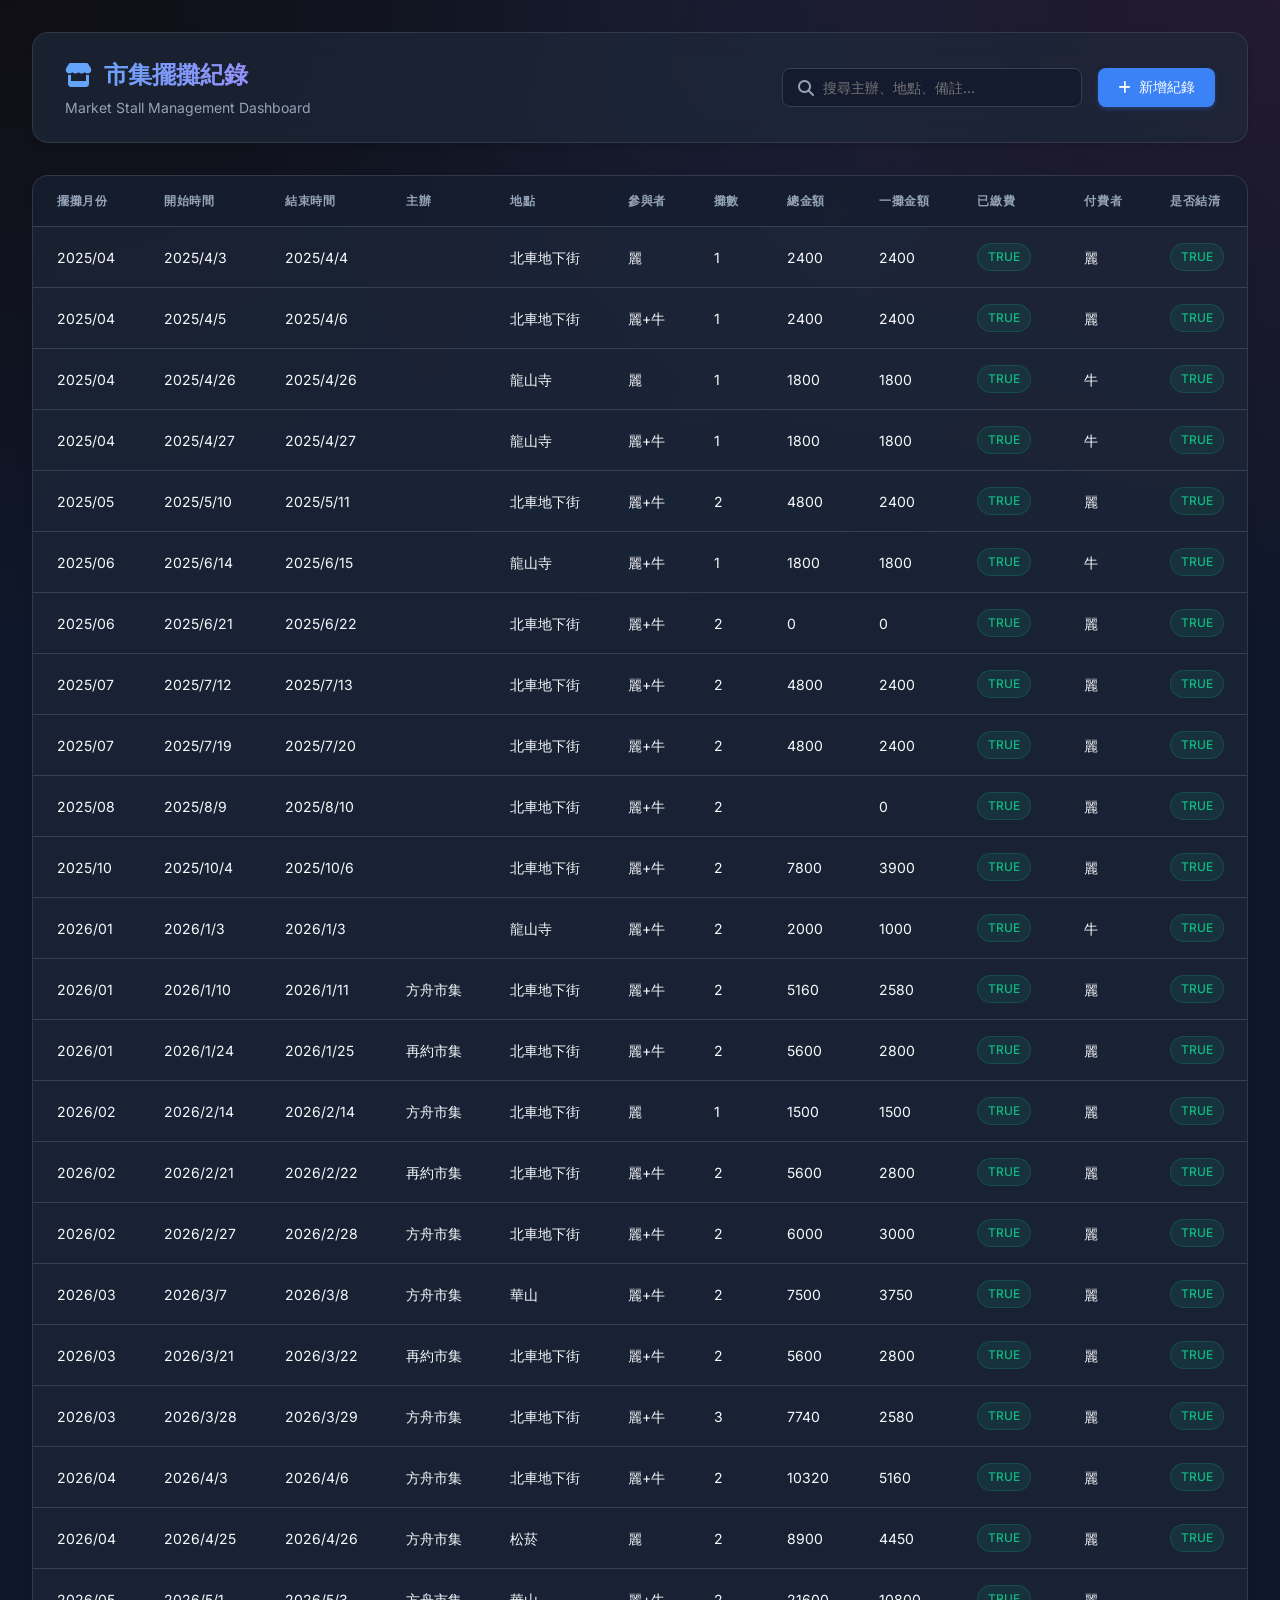
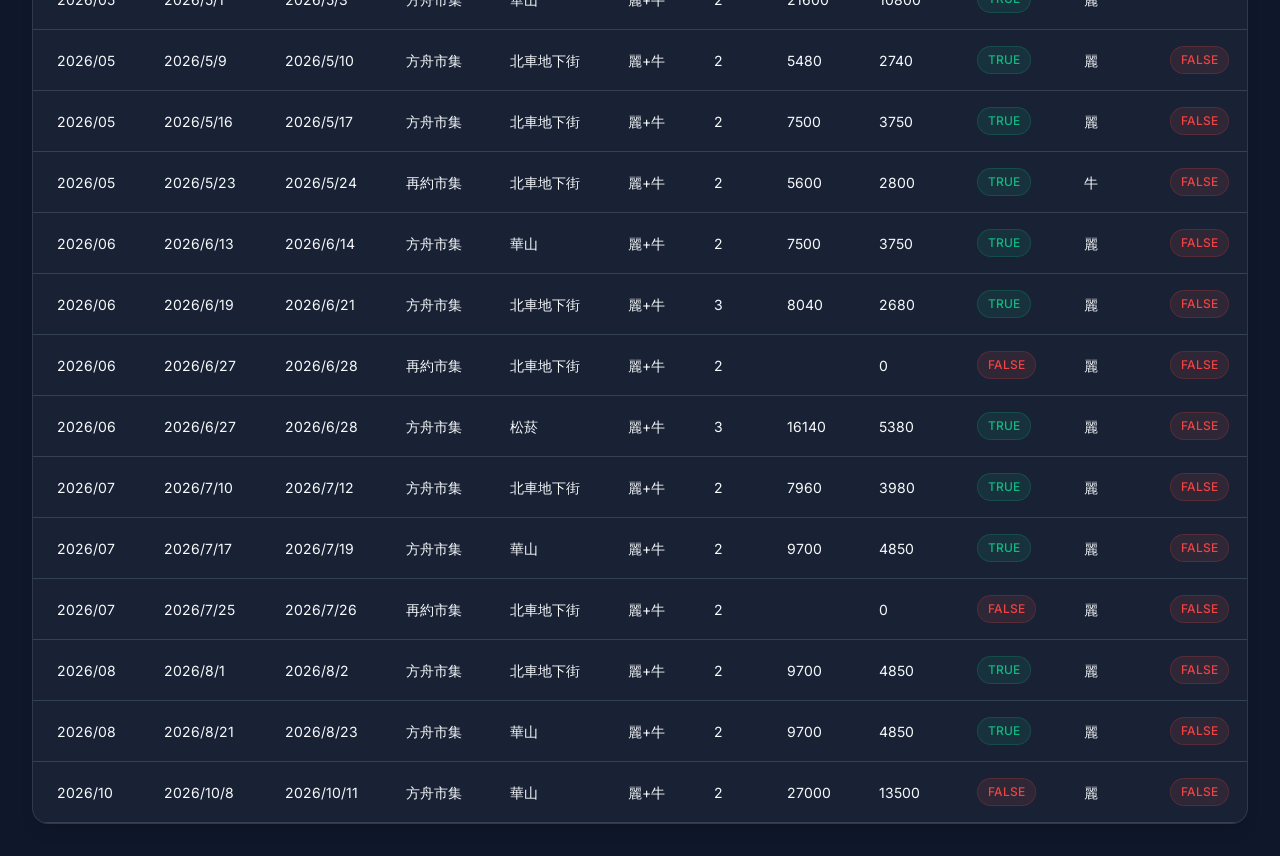
==== index.html @ e4446810 "Initial commit: Add market stall dashboard" ====
<!DOCTYPE html>
<html lang="zh-TW">
<head>
    <meta charset="UTF-8">
    <meta name="viewport" content="width=device-width, initial-scale=1.0">
    <title>市集擺攤管理系統 | Market Stall Dashboard</title>
    <link rel="preconnect" href="https://fonts.googleapis.com">
    <link rel="preconnect" href="https://fonts.gstatic.com" crossorigin>
    <link href="https://fonts.googleapis.com/css2?family=Inter:wght@300;400;500;600;700&display=swap" rel="stylesheet">
    <link rel="stylesheet" href="style.css">
    <!-- FontAwesome for icons -->
    <link rel="stylesheet" href="https://cdnjs.cloudflare.com/ajax/libs/font-awesome/6.4.0/css/all.min.css">
</head>
<body>
    <div class="app-container">
        <header class="app-header">
            <div class="header-content">
                <h1><i class="fa-solid fa-store"></i> 市集擺攤紀錄</h1>
                <p>Market Stall Management Dashboard</p>
            </div>
            
            <div class="header-actions">
                <div class="search-container">
                    <i class="fa-solid fa-search search-icon"></i>
                    <input type="text" id="searchInput" placeholder="搜尋主辦、地點、備註...">
                </div>
                <button id="addBtn" class="btn btn-primary">
                    <i class="fa-solid fa-plus"></i> 新增紀錄
                </button>
            </div>
        </header>

        <main class="app-main">
            <div class="table-container">
                <table id="dataTable">
                    <thead>
                        <tr>
                            <th>擺攤月份</th>
                            <th>開始時間</th>
                            <th>結束時間</th>
                            <th>主辦</th>
                            <th>地點</th>
                            <th>參與者</th>
                            <th>攤數</th>
                            <th>總金額</th>
                            <th>一攤金額</th>
                            <th>已繳費</th>
                            <th>付費者</th>
                            <th>是否結清</th>
                            <th>備註</th>
                        </tr>
                    </thead>
                    <tbody id="tableBody">
                        <!-- Data will be populated here by JavaScript -->
                    </tbody>
                </table>
            </div>
            <div id="noResults" class="no-results hidden">
                <i class="fa-solid fa-folder-open"></i>
                <p>找不到符合的紀錄</p>
            </div>
        </main>
    </div>

    <!-- Add Record Modal -->
    <div id="addModal" class="modal">
        <div class="modal-content">
            <div class="modal-header">
                <h2><i class="fa-solid fa-file-circle-plus"></i> 新增擺攤紀錄</h2>
                <button class="close-btn" id="closeModalBtn"><i class="fa-solid fa-xmark"></i></button>
            </div>
            <form id="addForm">
                <div class="form-grid">
                    <div class="form-group">
                        <label for="month">擺攤月份 (YYYY/MM)</label>
                        <input type="text" id="month" name="month" placeholder="2025/04" required>
                    </div>
                    <div class="form-group">
                        <label for="startDate">開始時間</label>
                        <input type="date" id="startDate" name="startDate" required>
                    </div>
                    <div class="form-group">
                        <label for="endDate">結束時間</label>
                        <input type="date" id="endDate" name="endDate" required>
                    </div>
                    <div class="form-group">
                        <label for="organizer">主辦</label>
                        <input type="text" id="organizer" name="organizer" placeholder="方舟市集">
                    </div>
                    <div class="form-group">
                        <label for="location">地點</label>
                        <input type="text" id="location" name="location" placeholder="北車地下街" required>
                    </div>
                    <div class="form-group">
                        <label for="participants">參與者</label>
                        <input type="text" id="participants" name="participants" placeholder="麗+牛" required>
                    </div>
                    <div class="form-group">
                        <label for="stallCount">攤數</label>
                        <input type="number" id="stallCount" name="stallCount" min="1" value="1" required>
                    </div>
                    <div class="form-group">
                        <label for="totalAmount">總金額</label>
                        <input type="number" id="totalAmount" name="totalAmount" min="0" value="0">
                    </div>
                    <div class="form-group">
                        <label for="amountPerStall">一攤金額</label>
                        <input type="number" id="amountPerStall" name="amountPerStall" min="0" value="0">
                    </div>
                    <div class="form-group checkbox-group">
                        <label>已繳費</label>
                        <div class="toggle-switch">
                            <input type="checkbox" id="isPaid" name="isPaid">
                            <span class="slider"></span>
                        </div>
                    </div>
                    <div class="form-group">
                        <label for="payer">付費者</label>
                        <input type="text" id="payer" name="payer" placeholder="麗">
                    </div>
                    <div class="form-group checkbox-group">
                        <label>是否結清</label>
                        <div class="toggle-switch">
                            <input type="checkbox" id="isCleared" name="isCleared">
                            <span class="slider"></span>
                        </div>
                    </div>
                    <div class="form-group full-width">
                        <label for="remarks">備註</label>
                        <input type="text" id="remarks" name="remarks" placeholder="取消並退款等...">
                    </div>
                </div>
                <div class="modal-footer">
                    <button type="button" id="cancelBtn" class="btn btn-secondary">取消</button>
                    <button type="submit" class="btn btn-primary">儲存紀錄</button>
                </div>
            </form>
        </div>
    </div>

    <script src="script.js"></script>
</body>
</html>
---- style.css ----
:root {
    --bg-color: #0f172a;
    --surface-color: #1e293b;
    --surface-hover: #334155;
    --primary-color: #3b82f6;
    --primary-hover: #2563eb;
    --text-primary: #f8fafc;
    --text-secondary: #94a3b8;
    --border-color: #334155;
    --success-color: #10b981;
    --danger-color: #ef4444;
    --glass-bg: rgba(30, 41, 59, 0.7);
    --glass-border: rgba(255, 255, 255, 0.1);
    --shadow-sm: 0 1px 2px 0 rgb(0 0 0 / 0.05);
    --shadow-md: 0 4px 6px -1px rgb(0 0 0 / 0.1), 0 2px 4px -2px rgb(0 0 0 / 0.1);
    --shadow-lg: 0 10px 15px -3px rgb(0 0 0 / 0.1), 0 4px 6px -4px rgb(0 0 0 / 0.1);
}

* {
    margin: 0;
    padding: 0;
    box-sizing: border-box;
}

body {
    font-family: 'Inter', sans-serif;
    background-color: var(--bg-color);
    color: var(--text-primary);
    line-height: 1.5;
    min-height: 100vh;
    background-image: 
        radial-gradient(at 0% 0%, hsla(253,16%,7%,1) 0, transparent 50%), 
        radial-gradient(at 50% 0%, hsla(225,39%,30%,0.2) 0, transparent 50%), 
        radial-gradient(at 100% 0%, hsla(339,49%,30%,0.2) 0, transparent 50%);
    background-attachment: fixed;
}

.app-container {
    max-width: 1400px;
    margin: 0 auto;
    padding: 2rem;
    display: flex;
    flex-direction: column;
    gap: 2rem;
}

/* Header Styles */
.app-header {
    display: flex;
    justify-content: space-between;
    align-items: center;
    padding: 1.5rem 2rem;
    background: var(--glass-bg);
    backdrop-filter: blur(12px);
    -webkit-backdrop-filter: blur(12px);
    border: 1px solid var(--glass-border);
    border-radius: 1rem;
    box-shadow: var(--shadow-md);
}

.header-content h1 {
    font-size: 1.5rem;
    font-weight: 700;
    display: flex;
    align-items: center;
    gap: 0.75rem;
    background: linear-gradient(to right, #60a5fa, #a78bfa);
    -webkit-background-clip: text;
    -webkit-text-fill-color: transparent;
}

.header-content p {
    color: var(--text-secondary);
    font-size: 0.875rem;
    margin-top: 0.25rem;
}

.header-actions {
    display: flex;
    gap: 1rem;
    align-items: center;
}

/* Search Bar */
.search-container {
    position: relative;
    width: 300px;
}

.search-icon {
    position: absolute;
    left: 1rem;
    top: 50%;
    transform: translateY(-50%);
    color: var(--text-secondary);
}

.search-container input {
    width: 100%;
    padding: 0.625rem 1rem 0.625rem 2.5rem;
    background-color: rgba(15, 23, 42, 0.6);
    border: 1px solid var(--border-color);
    border-radius: 0.5rem;
    color: var(--text-primary);
    font-family: inherit;
    font-size: 0.875rem;
    transition: all 0.3s ease;
}

.search-container input:focus {
    outline: none;
    border-color: var(--primary-color);
    box-shadow: 0 0 0 2px rgba(59, 130, 246, 0.2);
}

/* Buttons */
.btn {
    display: inline-flex;
    align-items: center;
    gap: 0.5rem;
    padding: 0.625rem 1.25rem;
    border: none;
    border-radius: 0.5rem;
    font-family: inherit;
    font-size: 0.875rem;
    font-weight: 500;
    cursor: pointer;
    transition: all 0.2s ease;
}

.btn-primary {
    background-color: var(--primary-color);
    color: white;
    box-shadow: 0 2px 4px rgba(59, 130, 246, 0.3);
}

.btn-primary:hover {
    background-color: var(--primary-hover);
    transform: translateY(-1px);
    box-shadow: 0 4px 6px rgba(59, 130, 246, 0.4);
}

.btn-secondary {
    background-color: transparent;
    color: var(--text-primary);
    border: 1px solid var(--border-color);
}

.btn-secondary:hover {
    background-color: var(--surface-hover);
}

/* Table Styles */
.table-container {
    background: var(--glass-bg);
    backdrop-filter: blur(12px);
    -webkit-backdrop-filter: blur(12px);
    border: 1px solid var(--glass-border);
    border-radius: 1rem;
    box-shadow: var(--shadow-lg);
    overflow-x: auto;
}

table {
    width: 100%;
    border-collapse: collapse;
    text-align: left;
    white-space: nowrap;
}

th, td {
    padding: 1rem 1.5rem;
    border-bottom: 1px solid var(--border-color);
}

th {
    background-color: rgba(15, 23, 42, 0.4);
    color: var(--text-secondary);
    font-weight: 600;
    font-size: 0.75rem;
    text-transform: uppercase;
    letter-spacing: 0.05em;
    position: sticky;
    top: 0;
    z-index: 10;
}

tbody tr {
    transition: background-color 0.2s ease;
}

tbody tr:hover {
    background-color: rgba(59, 130, 246, 0.05);
}

td {
    font-size: 0.875rem;
}

.status-badge {
    display: inline-flex;
    align-items: center;
    padding: 0.25rem 0.625rem;
    border-radius: 9999px;
    font-size: 0.75rem;
    font-weight: 500;
}

.status-true {
    background-color: rgba(16, 185, 129, 0.1);
    color: var(--success-color);
    border: 1px solid rgba(16, 185, 129, 0.2);
}

.status-false {
    background-color: rgba(239, 68, 68, 0.1);
    color: var(--danger-color);
    border: 1px solid rgba(239, 68, 68, 0.2);
}

.no-results {
    display: flex;
    flex-direction: column;
    align-items: center;
    justify-content: center;
    padding: 4rem 2rem;
    color: var(--text-secondary);
    background: var(--glass-bg);
    border: 1px solid var(--glass-border);
    border-radius: 1rem;
}

.no-results i {
    font-size: 3rem;
    margin-bottom: 1rem;
    color: var(--border-color);
}

.hidden {
    display: none !important;
}

/* Modal Styles */
.modal {
    position: fixed;
    top: 0;
    left: 0;
    width: 100%;
    height: 100%;
    background-color: rgba(15, 23, 42, 0.8);
    backdrop-filter: blur(4px);
    display: flex;
    align-items: center;
    justify-content: center;
    z-index: 1000;
    opacity: 0;
    visibility: hidden;
    transition: all 0.3s ease;
}

.modal.active {
    opacity: 1;
    visibility: visible;
}

.modal-content {
    background-color: var(--surface-color);
    border: 1px solid var(--glass-border);
    border-radius: 1rem;
    width: 100%;
    max-width: 600px;
    box-shadow: var(--shadow-lg);
    transform: translateY(20px);
    transition: transform 0.3s ease;
    max-height: 90vh;
    display: flex;
    flex-direction: column;
}

.modal.active .modal-content {
    transform: translateY(0);
}

.modal-header {
    padding: 1.5rem;
    border-bottom: 1px solid var(--border-color);
    display: flex;
    justify-content: space-between;
    align-items: center;
}

.modal-header h2 {
    font-size: 1.25rem;
    font-weight: 600;
    display: flex;
    align-items: center;
    gap: 0.5rem;
}

.close-btn {
    background: none;
    border: none;
    color: var(--text-secondary);
    font-size: 1.25rem;
    cursor: pointer;
    transition: color 0.2s;
}

.close-btn:hover {
    color: var(--text-primary);
}

#addForm {
    overflow-y: auto;
    padding: 1.5rem;
}

.form-grid {
    display: grid;
    grid-template-columns: 1fr 1fr;
    gap: 1.25rem;
}

.form-group {
    display: flex;
    flex-direction: column;
    gap: 0.5rem;
}

.form-group.full-width {
    grid-column: 1 / -1;
}

.form-group label {
    font-size: 0.875rem;
    font-weight: 500;
    color: var(--text-secondary);
}

.form-group input[type="text"],
.form-group input[type="date"],
.form-group input[type="number"] {
    padding: 0.625rem;
    background-color: rgba(15, 23, 42, 0.6);
    border: 1px solid var(--border-color);
    border-radius: 0.5rem;
    color: var(--text-primary);
    font-family: inherit;
    font-size: 0.875rem;
    transition: all 0.3s ease;
}

.form-group input:focus {
    outline: none;
    border-color: var(--primary-color);
    box-shadow: 0 0 0 2px rgba(59, 130, 246, 0.2);
}

/* Toggle Switch */
.checkbox-group {
    flex-direction: row;
    align-items: center;
    justify-content: space-between;
    background-color: rgba(15, 23, 42, 0.3);
    padding: 0.625rem;
    border-radius: 0.5rem;
    border: 1px solid var(--border-color);
}

.toggle-switch {
    position: relative;
    width: 44px;
    height: 24px;
}

.toggle-switch input {
    opacity: 0;
    width: 0;
    height: 0;
}

.slider {
    position: absolute;
    cursor: pointer;
    top: 0;
    left: 0;
    right: 0;
    bottom: 0;
    background-color: var(--surface-hover);
    transition: .4s;
    border-radius: 24px;
}

.slider:before {
    position: absolute;
    content: "";
    height: 18px;
    width: 18px;
    left: 3px;
    bottom: 3px;
    background-color: white;
    transition: .4s;
    border-radius: 50%;
}

input:checked + .slider {
    background-color: var(--primary-color);
}

input:focus + .slider {
    box-shadow: 0 0 1px var(--primary-color);
}

input:checked + .slider:before {
    transform: translateX(20px);
}

.modal-footer {
    padding: 1.5rem;
    border-top: 1px solid var(--border-color);
    display: flex;
    justify-content: flex-end;
    gap: 1rem;
}

/* Responsive */
@media (max-width: 768px) {
    .app-header {
        flex-direction: column;
        align-items: stretch;
        gap: 1rem;
    }
    
    .header-actions {
        flex-direction: column;
    }
    
    .search-container {
        width: 100%;
    }
    
    .btn {
        width: 100%;
        justify-content: center;
    }
    
    .form-grid {
        grid-template-columns: 1fr;
    }
}
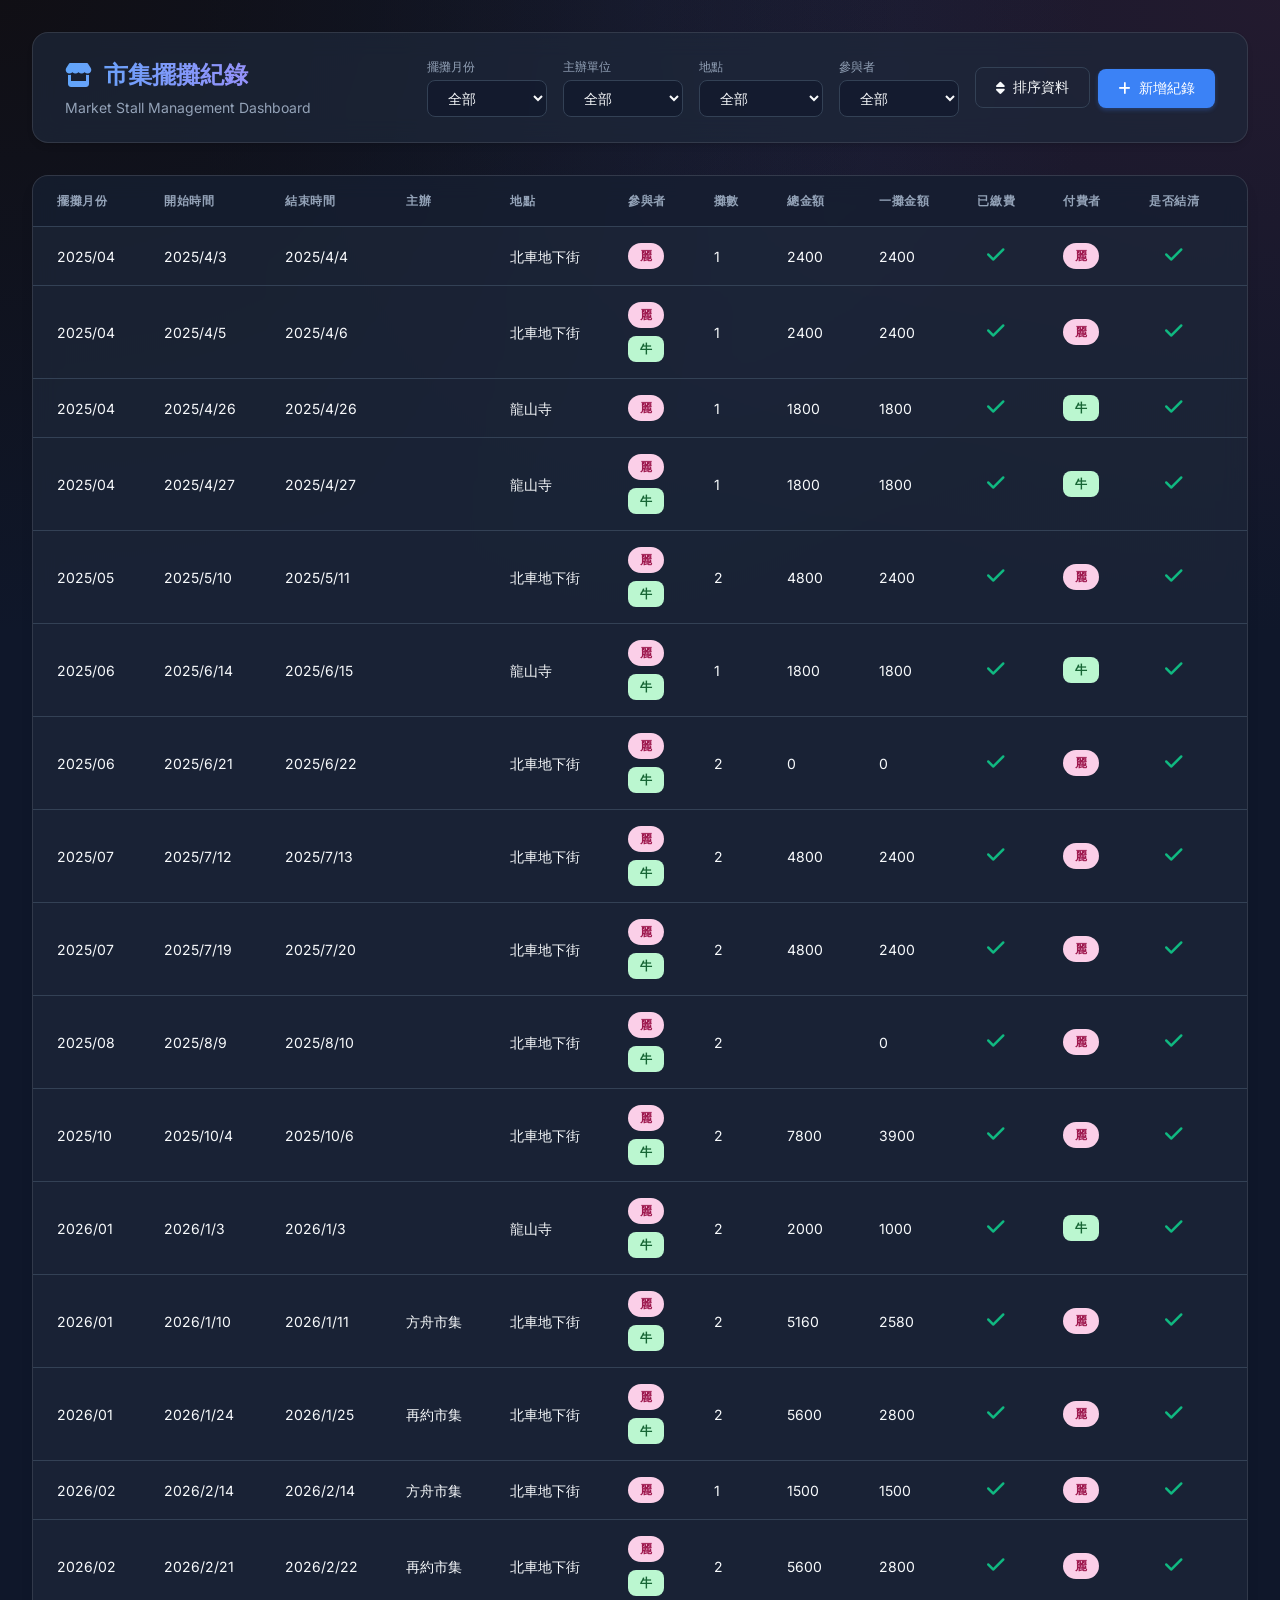
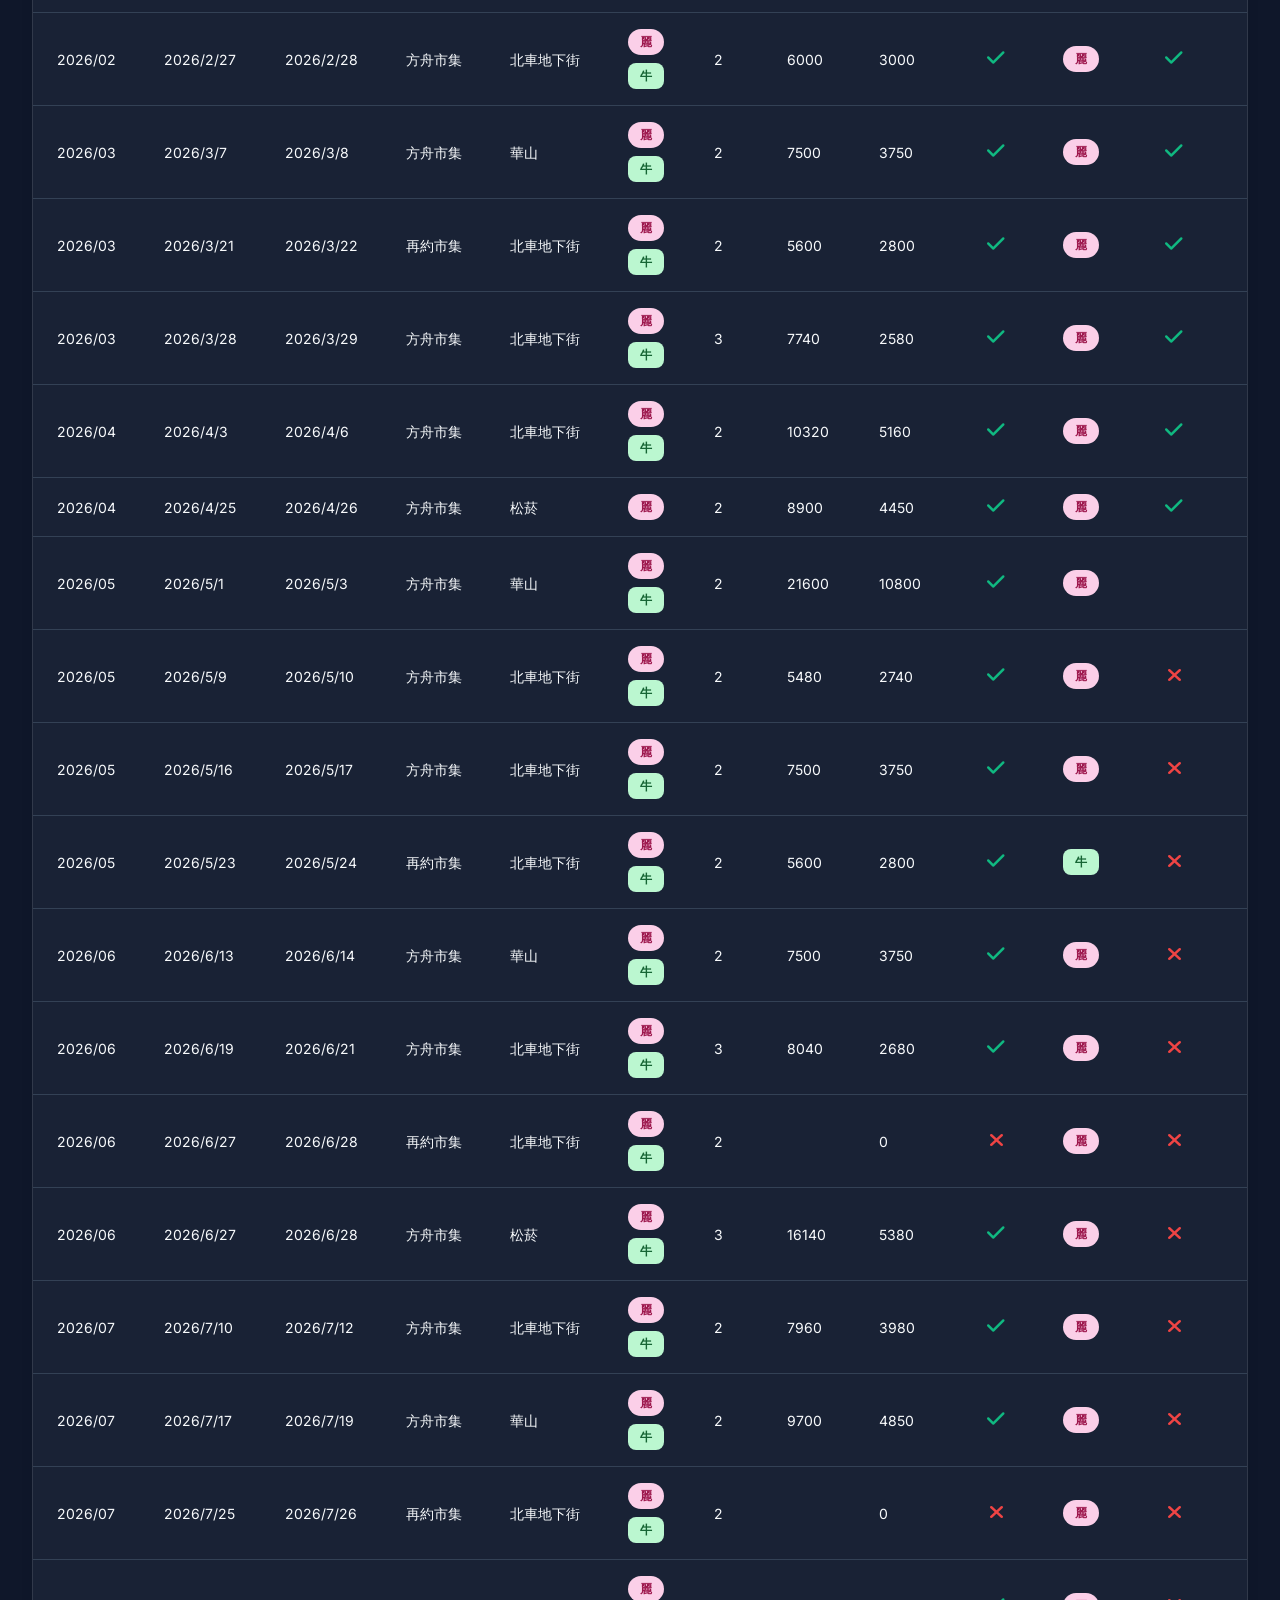
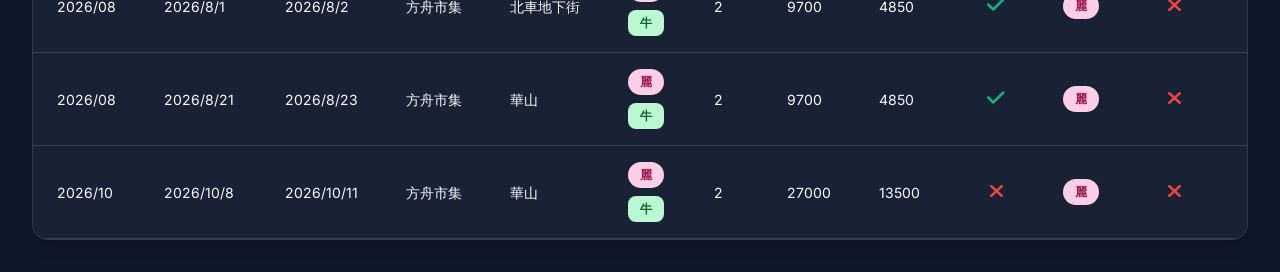
==== commit 9c76b0c3: "Enhance UI with filters, badges, sorting, and CRUD actions" ====
--- a/index.html
+++ b/index.html
@@ -20,13 +20,40 @@
             </div>
             
             <div class="header-actions">
-                <div class="search-container">
-                    <i class="fa-solid fa-search search-icon"></i>
-                    <input type="text" id="searchInput" placeholder="搜尋主辦、地點、備註...">
+                <div class="filters-container">
+                    <div class="filter-group">
+                        <label for="filterMonth">擺攤月份</label>
+                        <select id="filterMonth">
+                            <option value="">全部</option>
+                        </select>
+                    </div>
+                    <div class="filter-group">
+                        <label for="filterOrganizer">主辦單位</label>
+                        <select id="filterOrganizer">
+                            <option value="">全部</option>
+                        </select>
+                    </div>
+                    <div class="filter-group">
+                        <label for="filterLocation">地點</label>
+                        <select id="filterLocation">
+                            <option value="">全部</option>
+                        </select>
+                    </div>
+                    <div class="filter-group">
+                        <label for="filterParticipants">參與者</label>
+                        <select id="filterParticipants">
+                            <option value="">全部</option>
+                        </select>
+                    </div>
                 </div>
-                <button id="addBtn" class="btn btn-primary">
-                    <i class="fa-solid fa-plus"></i> 新增紀錄
-                </button>
+                <div class="btn-group">
+                    <button id="sortBtn" class="btn btn-secondary">
+                        <i class="fa-solid fa-sort"></i> 排序資料
+                    </button>
+                    <button id="addBtn" class="btn btn-primary">
+                        <i class="fa-solid fa-plus"></i> 新增紀錄
+                    </button>
+                </div>
             </div>
         </header>
 
@@ -48,6 +75,7 @@
                             <th>付費者</th>
                             <th>是否結清</th>
                             <th>備註</th>
+                            <th>操作</th>
                         </tr>
                     </thead>
                     <tbody id="tableBody">
@@ -66,7 +94,7 @@
     <div id="addModal" class="modal">
         <div class="modal-content">
             <div class="modal-header">
-                <h2><i class="fa-solid fa-file-circle-plus"></i> 新增擺攤紀錄</h2>
+                <h2 id="modalTitle"><i class="fa-solid fa-file-circle-plus"></i> 新增擺攤紀錄</h2>
                 <button class="close-btn" id="closeModalBtn"><i class="fa-solid fa-xmark"></i></button>
             </div>
             <form id="addForm">
--- a/style.css
+++ b/style.css
@@ -81,23 +81,27 @@
     align-items: center;
 }
 
-/* Search Bar */
-.search-container {
-    position: relative;
-    width: 300px;
-}
-
-.search-icon {
-    position: absolute;
-    left: 1rem;
-    top: 50%;
-    transform: translateY(-50%);
-    color: var(--text-secondary);
-}
-
-.search-container input {
-    width: 100%;
-    padding: 0.625rem 1rem 0.625rem 2.5rem;
+/* Filters */
+.filters-container {
+    display: flex;
+    gap: 1rem;
+    flex-wrap: wrap;
+}
+
+.filter-group {
+    display: flex;
+    flex-direction: column;
+    gap: 0.25rem;
+}
+
+.filter-group label {
+    font-size: 0.75rem;
+    color: var(--text-secondary);
+    font-weight: 500;
+}
+
+.filter-group select {
+    padding: 0.5rem 1rem;
     background-color: rgba(15, 23, 42, 0.6);
     border: 1px solid var(--border-color);
     border-radius: 0.5rem;
@@ -105,12 +109,20 @@
     font-family: inherit;
     font-size: 0.875rem;
     transition: all 0.3s ease;
-}
-
-.search-container input:focus {
+    cursor: pointer;
+    min-width: 120px;
+}
+
+.filter-group select:focus {
     outline: none;
     border-color: var(--primary-color);
     box-shadow: 0 0 0 2px rgba(59, 130, 246, 0.2);
+}
+
+.btn-group {
+    display: flex;
+    gap: 0.5rem;
+    align-items: flex-end;
 }
 
 /* Buttons */
@@ -190,7 +202,7 @@
 }
 
 tbody tr:hover {
-    background-color: rgba(59, 130, 246, 0.05);
+    background-color: rgba(96, 165, 250, 0.15);
 }
 
 td {
@@ -423,6 +435,70 @@
     gap: 1rem;
 }
 
+/* Participant Badges */
+.badge-container {
+    display: flex;
+    gap: 0.5rem;
+    flex-wrap: wrap;
+}
+
+.badge-li {
+    background-color: #fbcfe8;
+    color: #9d174d;
+    padding: 0.25rem 0.75rem;
+    border-radius: 9999px; /* 橢圓長方形 */
+    font-weight: 600;
+    font-size: 0.75rem;
+    display: inline-block;
+}
+
+.badge-niu {
+    background-color: #bbf7d0;
+    color: #166534;
+    padding: 0.25rem 0.75rem;
+    border-radius: 8px; /* 圓弧狀長方形 */
+    font-weight: 600;
+    font-size: 0.75rem;
+    display: inline-block;
+}
+
+.badge-default {
+    background-color: var(--surface-hover);
+    color: var(--text-primary);
+    padding: 0.25rem 0.75rem;
+    border-radius: 4px;
+    font-size: 0.75rem;
+    display: inline-block;
+}
+
+/* Action Buttons */
+.action-btns {
+    display: flex;
+    gap: 0.5rem;
+}
+
+.btn-icon {
+    background: none;
+    border: none;
+    cursor: pointer;
+    font-size: 1rem;
+    color: var(--text-secondary);
+    transition: color 0.2s, transform 0.1s;
+    padding: 0.25rem;
+}
+
+.btn-icon:hover {
+    transform: scale(1.1);
+}
+
+.btn-edit:hover {
+    color: var(--primary-color);
+}
+
+.btn-delete:hover {
+    color: var(--danger-color);
+}
+
 /* Responsive */
 @media (max-width: 768px) {
     .app-header {
@@ -433,14 +509,20 @@
     
     .header-actions {
         flex-direction: column;
+        align-items: flex-start;
     }
     
-    .search-container {
+    .filters-container {
+        width: 100%;
+        flex-direction: column;
+    }
+    
+    .btn-group {
         width: 100%;
     }
     
     .btn {
-        width: 100%;
+        flex: 1;
         justify-content: center;
     }
     
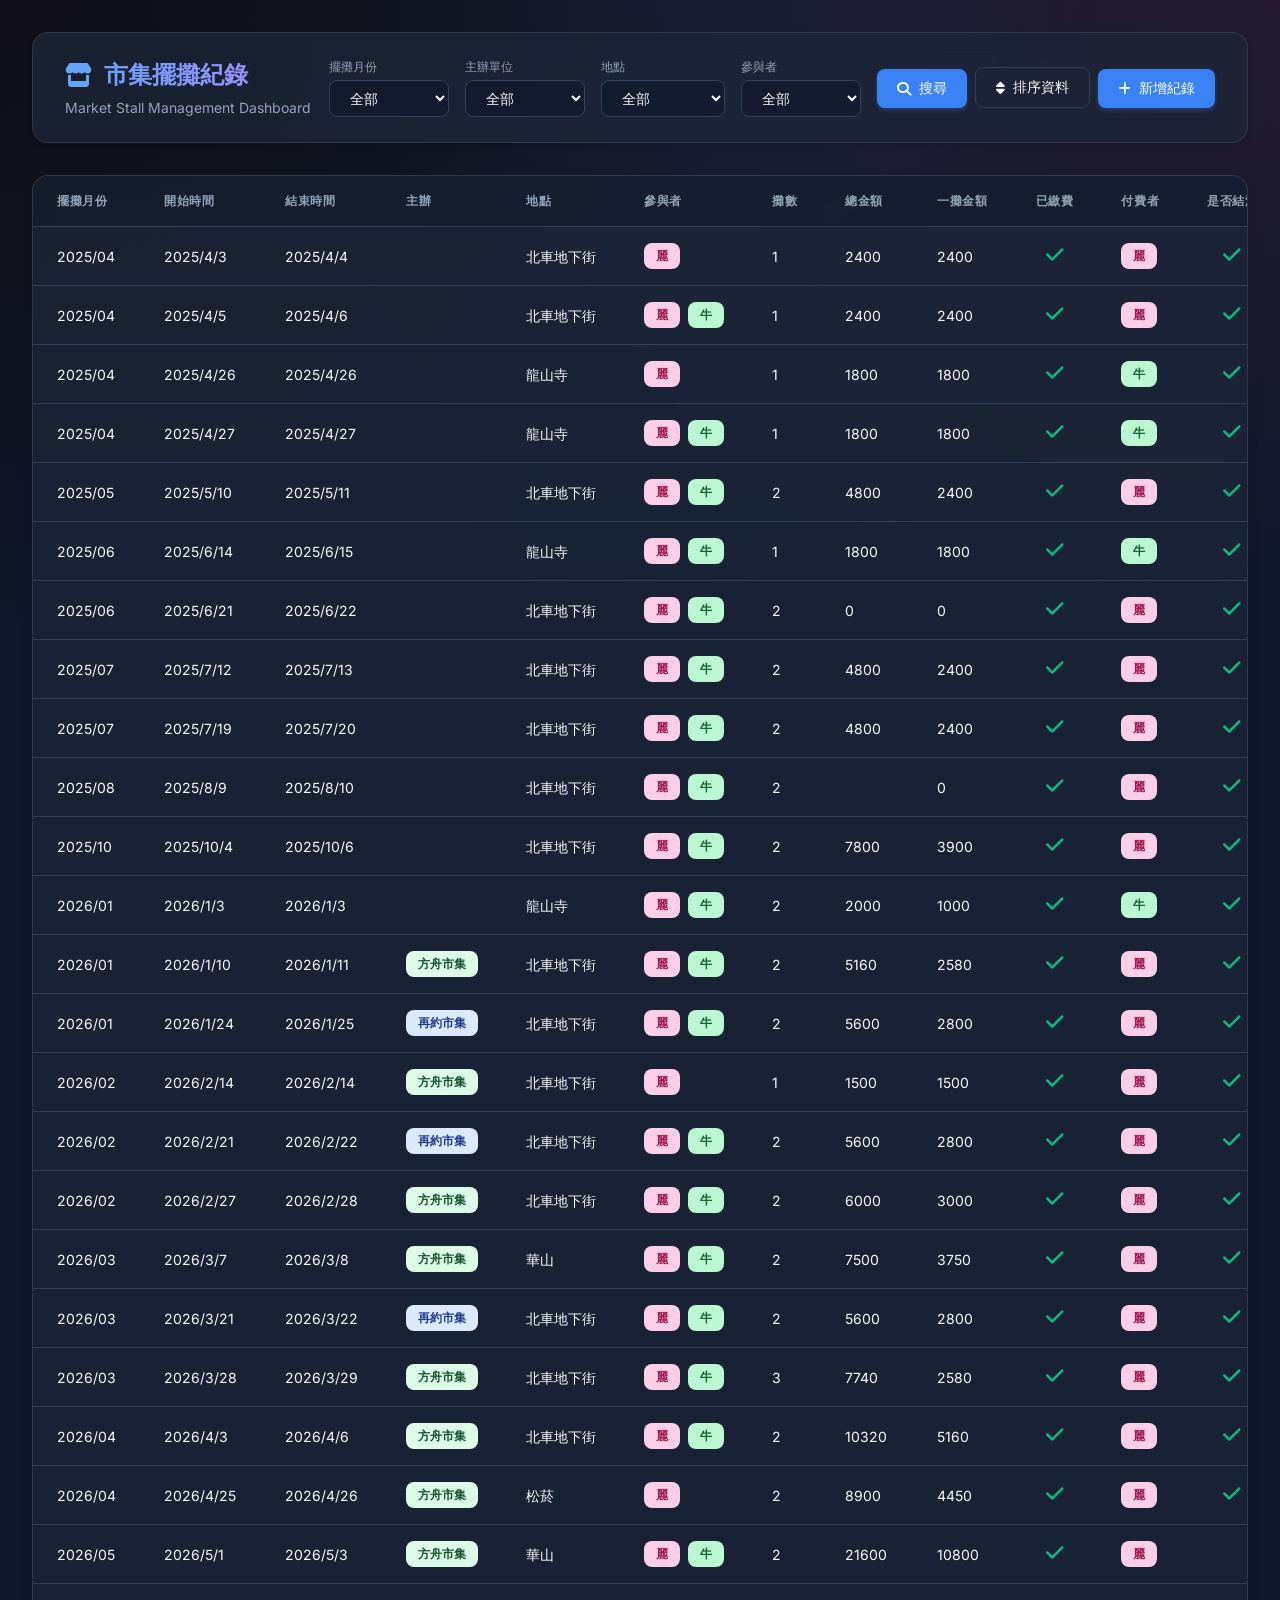
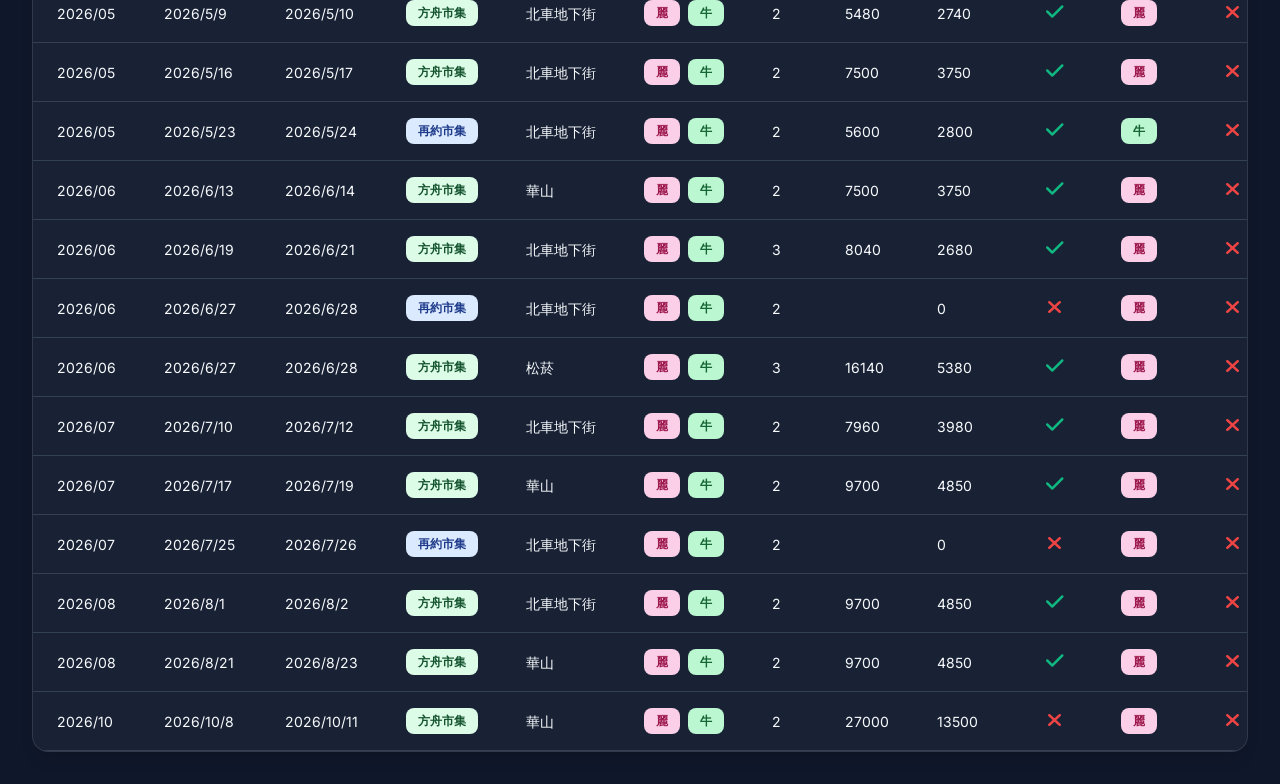
==== commit 5d57bf86: "Fix UI: search button, badge radius, month reverse sort, organizer badges" ====
--- a/index.html
+++ b/index.html
@@ -47,6 +47,9 @@
                     </div>
                 </div>
                 <div class="btn-group">
+                    <button id="searchBtn" class="btn btn-primary">
+                        <i class="fa-solid fa-magnifying-glass"></i> 搜尋
+                    </button>
                     <button id="sortBtn" class="btn btn-secondary">
                         <i class="fa-solid fa-sort"></i> 排序資料
                     </button>
@@ -74,8 +77,8 @@
                             <th>已繳費</th>
                             <th>付費者</th>
                             <th>是否結清</th>
+                            <th>操作</th>
                             <th>備註</th>
-                            <th>操作</th>
                         </tr>
                     </thead>
                     <tbody id="tableBody">
--- a/style.css
+++ b/style.css
@@ -439,14 +439,15 @@
 .badge-container {
     display: flex;
     gap: 0.5rem;
-    flex-wrap: wrap;
+    flex-wrap: nowrap;
+    white-space: nowrap;
 }
 
 .badge-li {
     background-color: #fbcfe8;
     color: #9d174d;
     padding: 0.25rem 0.75rem;
-    border-radius: 9999px; /* 橢圓長方形 */
+    border-radius: 8px; /* 圓弧狀長方形 */
     font-weight: 600;
     font-size: 0.75rem;
     display: inline-block;
@@ -466,7 +467,28 @@
     background-color: var(--surface-hover);
     color: var(--text-primary);
     padding: 0.25rem 0.75rem;
-    border-radius: 4px;
+    border-radius: 8px;
+    font-size: 0.75rem;
+    display: inline-block;
+}
+
+/* Organizer Badges */
+.badge-ark {
+    background-color: #dcfce7; /* Light green */
+    color: #14532d; /* Dark green text */
+    padding: 0.25rem 0.75rem;
+    border-radius: 8px;
+    font-weight: 600;
+    font-size: 0.75rem;
+    display: inline-block;
+}
+
+.badge-zaiyue {
+    background-color: #dbeafe; /* Light blue */
+    color: #1e3a8a; /* Dark blue text */
+    padding: 0.25rem 0.75rem;
+    border-radius: 8px;
+    font-weight: 600;
     font-size: 0.75rem;
     display: inline-block;
 }
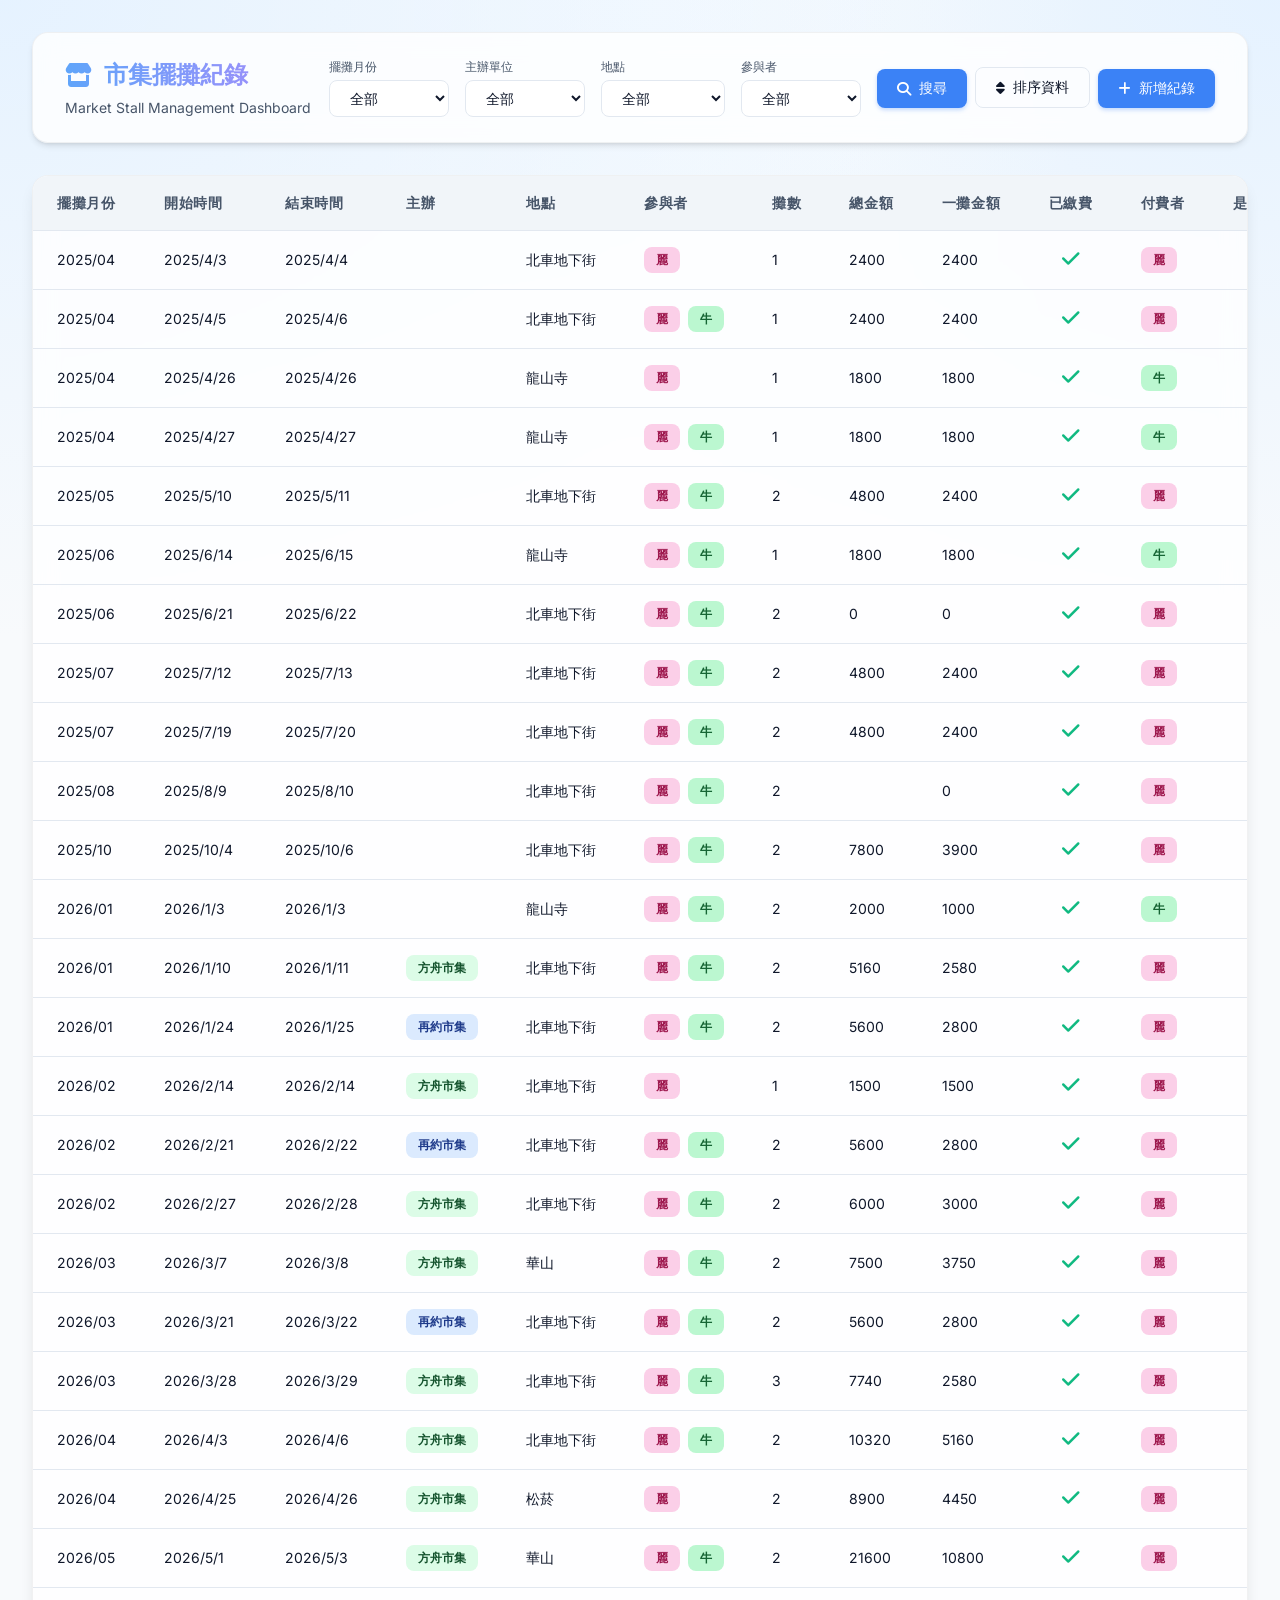
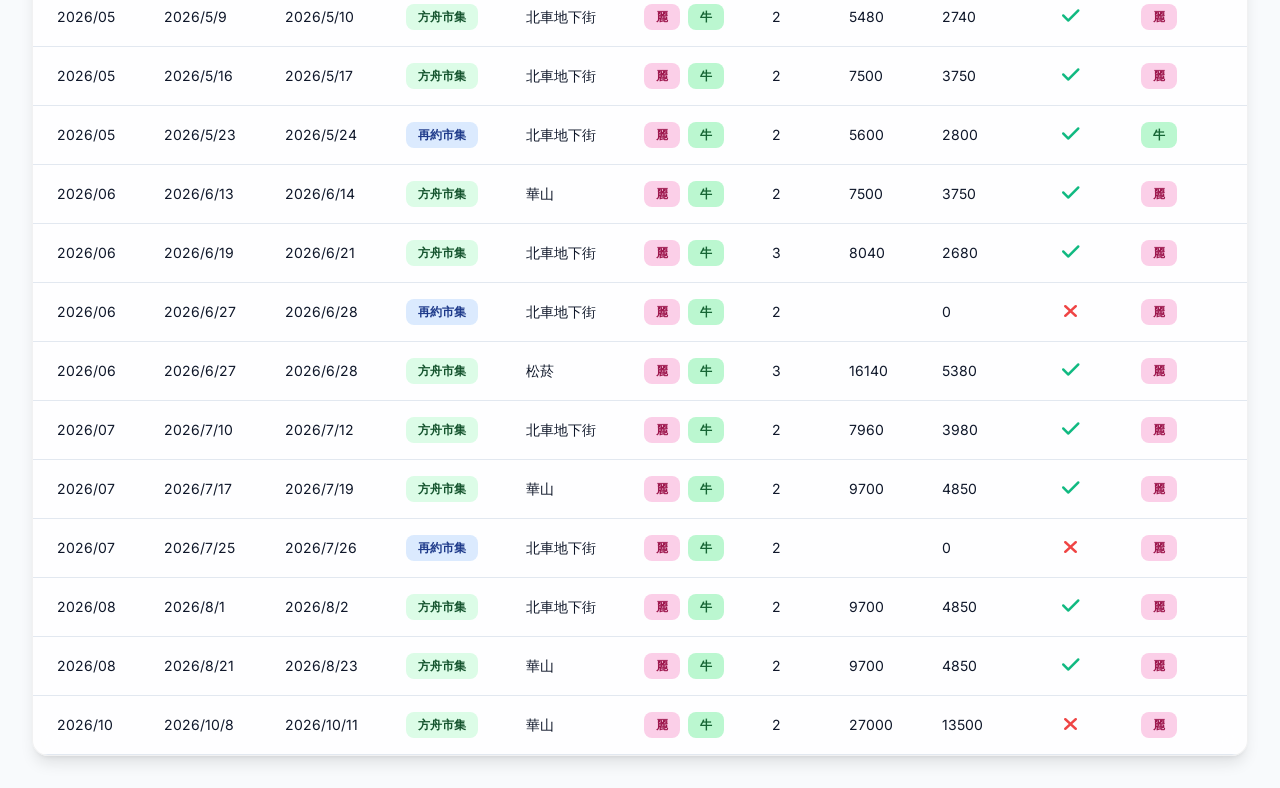
==== commit e7f3daeb: "Enhance table: inline status toggles, auto calc amountPerStall, larger headers" ====
--- a/index.html
+++ b/index.html
@@ -134,28 +134,12 @@
                         <label for="totalAmount">總金額</label>
                         <input type="number" id="totalAmount" name="totalAmount" min="0" value="0">
                     </div>
-                    <div class="form-group">
-                        <label for="amountPerStall">一攤金額</label>
-                        <input type="number" id="amountPerStall" name="amountPerStall" min="0" value="0">
-                    </div>
-                    <div class="form-group checkbox-group">
-                        <label>已繳費</label>
-                        <div class="toggle-switch">
-                            <input type="checkbox" id="isPaid" name="isPaid">
-                            <span class="slider"></span>
-                        </div>
-                    </div>
+
                     <div class="form-group">
                         <label for="payer">付費者</label>
                         <input type="text" id="payer" name="payer" placeholder="麗">
                     </div>
-                    <div class="form-group checkbox-group">
-                        <label>是否結清</label>
-                        <div class="toggle-switch">
-                            <input type="checkbox" id="isCleared" name="isCleared">
-                            <span class="slider"></span>
-                        </div>
-                    </div>
+
                     <div class="form-group full-width">
                         <label for="remarks">備註</label>
                         <input type="text" id="remarks" name="remarks" placeholder="取消並退款等...">
--- a/style.css
+++ b/style.css
@@ -1,16 +1,16 @@
 :root {
-    --bg-color: #0f172a;
-    --surface-color: #1e293b;
-    --surface-hover: #334155;
+    --bg-color: #f8fafc;
+    --surface-color: #ffffff;
+    --surface-hover: #f1f5f9;
     --primary-color: #3b82f6;
     --primary-hover: #2563eb;
-    --text-primary: #f8fafc;
-    --text-secondary: #94a3b8;
-    --border-color: #334155;
+    --text-primary: #0f172a;
+    --text-secondary: #475569;
+    --border-color: #e2e8f0;
     --success-color: #10b981;
     --danger-color: #ef4444;
-    --glass-bg: rgba(30, 41, 59, 0.7);
-    --glass-border: rgba(255, 255, 255, 0.1);
+    --glass-bg: rgba(255, 255, 255, 0.8);
+    --glass-border: rgba(0, 0, 0, 0.05);
     --shadow-sm: 0 1px 2px 0 rgb(0 0 0 / 0.05);
     --shadow-md: 0 4px 6px -1px rgb(0 0 0 / 0.1), 0 2px 4px -2px rgb(0 0 0 / 0.1);
     --shadow-lg: 0 10px 15px -3px rgb(0 0 0 / 0.1), 0 4px 6px -4px rgb(0 0 0 / 0.1);
@@ -29,9 +29,9 @@
     line-height: 1.5;
     min-height: 100vh;
     background-image: 
-        radial-gradient(at 0% 0%, hsla(253,16%,7%,1) 0, transparent 50%), 
-        radial-gradient(at 50% 0%, hsla(225,39%,30%,0.2) 0, transparent 50%), 
-        radial-gradient(at 100% 0%, hsla(339,49%,30%,0.2) 0, transparent 50%);
+        radial-gradient(at 0% 0%, hsla(210, 100%, 95%, 1) 0, transparent 50%), 
+        radial-gradient(at 50% 0%, hsla(210, 100%, 98%, 1) 0, transparent 50%), 
+        radial-gradient(at 100% 0%, hsla(210, 100%, 95%, 1) 0, transparent 50%);
     background-attachment: fixed;
 }
 
@@ -102,7 +102,7 @@
 
 .filter-group select {
     padding: 0.5rem 1rem;
-    background-color: rgba(15, 23, 42, 0.6);
+    background-color: var(--surface-color);
     border: 1px solid var(--border-color);
     border-radius: 0.5rem;
     color: var(--text-primary);
@@ -186,10 +186,10 @@
 }
 
 th {
-    background-color: rgba(15, 23, 42, 0.4);
+    background-color: var(--surface-hover);
     color: var(--text-secondary);
     font-weight: 600;
-    font-size: 0.75rem;
+    font-size: 0.9rem; /* Increased from 0.75rem */
     text-transform: uppercase;
     letter-spacing: 0.05em;
     position: sticky;
@@ -202,7 +202,7 @@
 }
 
 tbody tr:hover {
-    background-color: rgba(96, 165, 250, 0.15);
+    background-color: #cbd5e1; /* 灰藍色 */
 }
 
 td {
@@ -228,6 +228,17 @@
     background-color: rgba(239, 68, 68, 0.1);
     color: var(--danger-color);
     border: 1px solid rgba(239, 68, 68, 0.2);
+}
+
+.status-toggle {
+    cursor: pointer;
+    transition: transform 0.2s ease, filter 0.2s ease;
+    display: inline-block;
+}
+
+.status-toggle:hover {
+    transform: scale(1.2);
+    filter: brightness(1.2);
 }
 
 .no-results {
@@ -259,7 +270,7 @@
     left: 0;
     width: 100%;
     height: 100%;
-    background-color: rgba(15, 23, 42, 0.8);
+    background-color: rgba(15, 23, 42, 0.5);
     backdrop-filter: blur(4px);
     display: flex;
     align-items: center;
@@ -353,7 +364,7 @@
 .form-group input[type="date"],
 .form-group input[type="number"] {
     padding: 0.625rem;
-    background-color: rgba(15, 23, 42, 0.6);
+    background-color: var(--surface-color);
     border: 1px solid var(--border-color);
     border-radius: 0.5rem;
     color: var(--text-primary);
@@ -373,7 +384,7 @@
     flex-direction: row;
     align-items: center;
     justify-content: space-between;
-    background-color: rgba(15, 23, 42, 0.3);
+    background-color: var(--surface-hover);
     padding: 0.625rem;
     border-radius: 0.5rem;
     border: 1px solid var(--border-color);
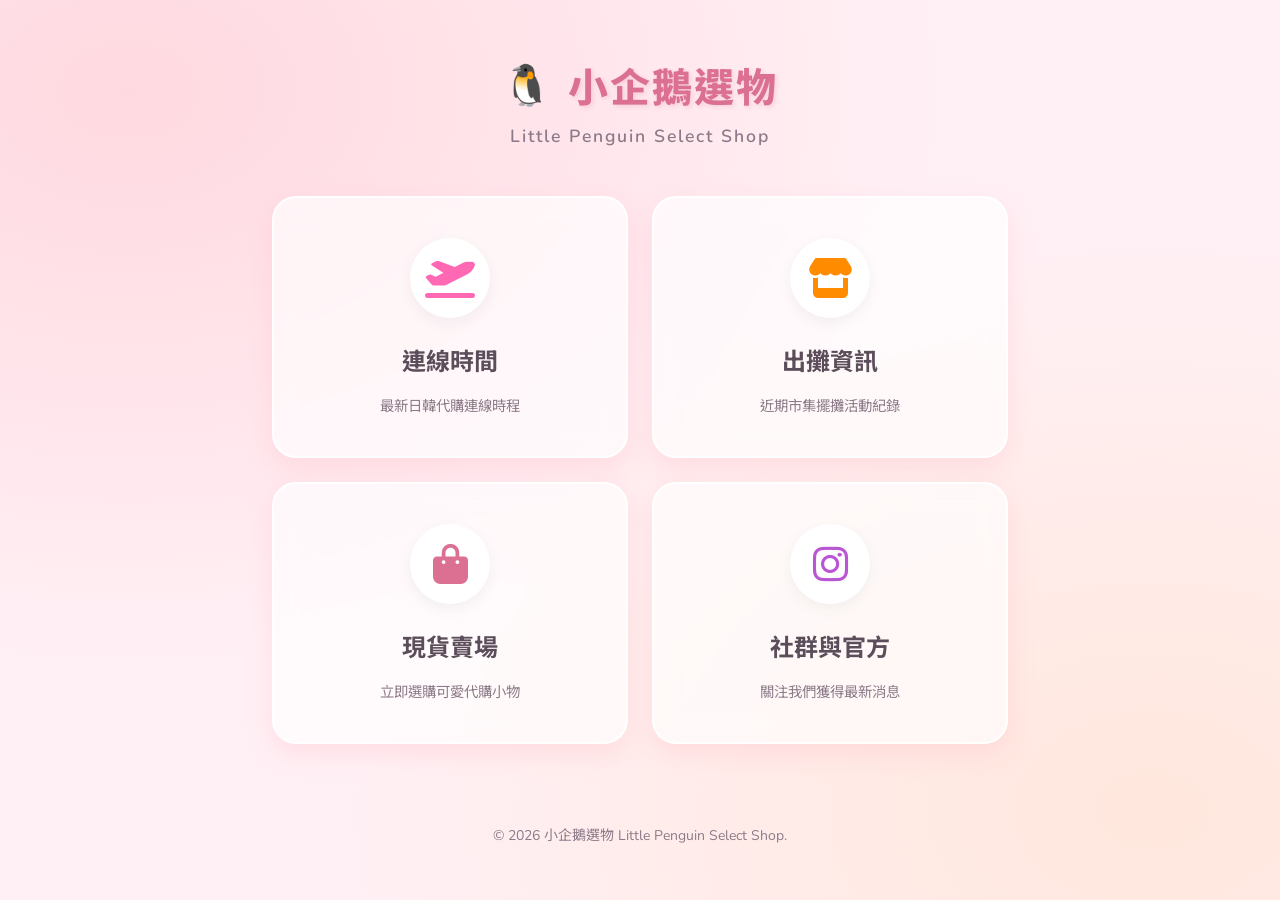
==== commit 796b8dd1: "Create Little Penguin Select Shop landing page" ====
--- a/index.html
+++ b/index.html
@@ -3,156 +3,64 @@
 <head>
     <meta charset="UTF-8">
     <meta name="viewport" content="width=device-width, initial-scale=1.0">
-    <title>市集擺攤管理系統 | Market Stall Dashboard</title>
+    <title>小企鵝選物 | Little Penguin Select Shop</title>
     <link rel="preconnect" href="https://fonts.googleapis.com">
     <link rel="preconnect" href="https://fonts.gstatic.com" crossorigin>
-    <link href="https://fonts.googleapis.com/css2?family=Inter:wght@300;400;500;600;700&display=swap" rel="stylesheet">
-    <link rel="stylesheet" href="style.css">
-    <!-- FontAwesome for icons -->
+    <link href="https://fonts.googleapis.com/css2?family=Nunito:wght@400;600;700;800&family=Noto+Sans+TC:wght@400;500;700&display=swap" rel="stylesheet">
+    <link rel="stylesheet" href="shop.css">
     <link rel="stylesheet" href="https://cdnjs.cloudflare.com/ajax/libs/font-awesome/6.4.0/css/all.min.css">
 </head>
 <body>
-    <div class="app-container">
-        <header class="app-header">
-            <div class="header-content">
-                <h1><i class="fa-solid fa-store"></i> 市集擺攤紀錄</h1>
-                <p>Market Stall Management Dashboard</p>
+    <div class="shop-container">
+        <header class="shop-header">
+            <div class="logo-container">
+                <span style="font-size: 2.5rem;">🐧</span>
+                <h1>小企鵝選物</h1>
             </div>
-            
-            <div class="header-actions">
-                <div class="filters-container">
-                    <div class="filter-group">
-                        <label for="filterMonth">擺攤月份</label>
-                        <select id="filterMonth">
-                            <option value="">全部</option>
-                        </select>
-                    </div>
-                    <div class="filter-group">
-                        <label for="filterOrganizer">主辦單位</label>
-                        <select id="filterOrganizer">
-                            <option value="">全部</option>
-                        </select>
-                    </div>
-                    <div class="filter-group">
-                        <label for="filterLocation">地點</label>
-                        <select id="filterLocation">
-                            <option value="">全部</option>
-                        </select>
-                    </div>
-                    <div class="filter-group">
-                        <label for="filterParticipants">參與者</label>
-                        <select id="filterParticipants">
-                            <option value="">全部</option>
-                        </select>
-                    </div>
-                </div>
-                <div class="btn-group">
-                    <button id="searchBtn" class="btn btn-primary">
-                        <i class="fa-solid fa-magnifying-glass"></i> 搜尋
-                    </button>
-                    <button id="sortBtn" class="btn btn-secondary">
-                        <i class="fa-solid fa-sort"></i> 排序資料
-                    </button>
-                    <button id="addBtn" class="btn btn-primary">
-                        <i class="fa-solid fa-plus"></i> 新增紀錄
-                    </button>
-                </div>
-            </div>
+            <p>Little Penguin Select Shop</p>
         </header>
 
-        <main class="app-main">
-            <div class="table-container">
-                <table id="dataTable">
-                    <thead>
-                        <tr>
-                            <th>擺攤月份</th>
-                            <th>開始時間</th>
-                            <th>結束時間</th>
-                            <th>主辦</th>
-                            <th>地點</th>
-                            <th>參與者</th>
-                            <th>攤數</th>
-                            <th>總金額</th>
-                            <th>一攤金額</th>
-                            <th>已繳費</th>
-                            <th>付費者</th>
-                            <th>是否結清</th>
-                            <th>操作</th>
-                            <th>備註</th>
-                        </tr>
-                    </thead>
-                    <tbody id="tableBody">
-                        <!-- Data will be populated here by JavaScript -->
-                    </tbody>
-                </table>
-            </div>
-            <div id="noResults" class="no-results hidden">
-                <i class="fa-solid fa-folder-open"></i>
-                <p>找不到符合的紀錄</p>
-            </div>
+        <main class="grid-container">
+            <!-- Card 1: 連線時間 -->
+            <a href="#" class="card pink-card">
+                <div class="card-icon">
+                    <i class="fa-solid fa-plane-departure"></i>
+                </div>
+                <h2>連線時間</h2>
+                <p>最新日韓代購連線時程</p>
+            </a>
+
+            <!-- Card 2: 出攤資訊 -->
+            <a href="dashboard.html" class="card peach-card">
+                <div class="card-icon">
+                    <i class="fa-solid fa-store"></i>
+                </div>
+                <h2>出攤資訊</h2>
+                <p>近期市集擺攤活動紀錄</p>
+            </a>
+
+            <!-- Card 3: 現貨賣場 -->
+            <a href="#" class="card rose-card">
+                <div class="card-icon">
+                    <i class="fa-solid fa-bag-shopping"></i>
+                </div>
+                <h2>現貨賣場</h2>
+                <p>立即選購可愛代購小物</p>
+            </a>
+
+            <!-- Card 4: 社群與官方 -->
+            <a href="#" class="card purple-card">
+                <div class="card-icon">
+                    <i class="fa-brands fa-instagram"></i>
+                </div>
+                <h2>社群與官方</h2>
+                <p>關注我們獲得最新消息</p>
+            </a>
         </main>
+        
+        <footer class="shop-footer">
+            <p>&copy; 2026 小企鵝選物 Little Penguin Select Shop.</p>
+        </footer>
     </div>
-
-    <!-- Add Record Modal -->
-    <div id="addModal" class="modal">
-        <div class="modal-content">
-            <div class="modal-header">
-                <h2 id="modalTitle"><i class="fa-solid fa-file-circle-plus"></i> 新增擺攤紀錄</h2>
-                <button class="close-btn" id="closeModalBtn"><i class="fa-solid fa-xmark"></i></button>
-            </div>
-            <form id="addForm">
-                <div class="form-grid">
-                    <div class="form-group">
-                        <label for="month">擺攤月份 (YYYY/MM)</label>
-                        <input type="text" id="month" name="month" placeholder="2025/04" required>
-                    </div>
-                    <div class="form-group">
-                        <label for="startDate">開始時間</label>
-                        <input type="date" id="startDate" name="startDate" required>
-                    </div>
-                    <div class="form-group">
-                        <label for="endDate">結束時間</label>
-                        <input type="date" id="endDate" name="endDate" required>
-                    </div>
-                    <div class="form-group">
-                        <label for="organizer">主辦</label>
-                        <input type="text" id="organizer" name="organizer" placeholder="方舟市集">
-                    </div>
-                    <div class="form-group">
-                        <label for="location">地點</label>
-                        <input type="text" id="location" name="location" placeholder="北車地下街" required>
-                    </div>
-                    <div class="form-group">
-                        <label for="participants">參與者</label>
-                        <input type="text" id="participants" name="participants" placeholder="麗+牛" required>
-                    </div>
-                    <div class="form-group">
-                        <label for="stallCount">攤數</label>
-                        <input type="number" id="stallCount" name="stallCount" min="1" value="1" required>
-                    </div>
-                    <div class="form-group">
-                        <label for="totalAmount">總金額</label>
-                        <input type="number" id="totalAmount" name="totalAmount" min="0" value="0">
-                    </div>
-
-                    <div class="form-group">
-                        <label for="payer">付費者</label>
-                        <input type="text" id="payer" name="payer" placeholder="麗">
-                    </div>
-
-                    <div class="form-group full-width">
-                        <label for="remarks">備註</label>
-                        <input type="text" id="remarks" name="remarks" placeholder="取消並退款等...">
-                    </div>
-                </div>
-                <div class="modal-footer">
-                    <button type="button" id="cancelBtn" class="btn btn-secondary">取消</button>
-                    <button type="submit" class="btn btn-primary">儲存紀錄</button>
-                </div>
-            </form>
-        </div>
-    </div>
-
-    <script src="script.js"></script>
 </body>
 </html>
--- a/shop.css
+++ b/shop.css
@@ -0,0 +1,165 @@
+:root {
+    --bg-color: #fff0f5; /* Lavender blush, super light pink */
+    --text-primary: #5c4d5a; /* Soft dark mauve */
+    --text-secondary: #8c7a88;
+    --glass-bg: rgba(255, 255, 255, 0.65);
+    --glass-border: rgba(255, 255, 255, 0.9);
+}
+
+* {
+    margin: 0;
+    padding: 0;
+    box-sizing: border-box;
+}
+
+body {
+    font-family: 'Nunito', 'Noto Sans TC', sans-serif;
+    background-color: var(--bg-color);
+    background-image: 
+        radial-gradient(at 10% 10%, rgba(255, 182, 193, 0.4) 0, transparent 50%), 
+        radial-gradient(at 90% 90%, rgba(255, 218, 185, 0.4) 0, transparent 50%);
+    background-attachment: fixed;
+    color: var(--text-primary);
+    min-height: 100vh;
+    display: flex;
+    justify-content: center;
+    align-items: center;
+}
+
+.shop-container {
+    width: 100%;
+    max-width: 800px;
+    padding: 2rem;
+    display: flex;
+    flex-direction: column;
+    gap: 3rem;
+}
+
+.shop-header {
+    text-align: center;
+    animation: fadeInDown 0.8s ease-out;
+}
+
+.logo-container {
+    display: flex;
+    align-items: center;
+    justify-content: center;
+    gap: 1rem;
+    margin-bottom: 0.5rem;
+}
+
+.logo-container h1 {
+    font-size: 2.5rem;
+    font-weight: 800;
+    color: #db7093; /* Pale violet red */
+    text-shadow: 2px 2px 4px rgba(219, 112, 147, 0.2);
+    letter-spacing: 2px;
+}
+
+.shop-header p {
+    font-size: 1.1rem;
+    color: var(--text-secondary);
+    font-weight: 600;
+    letter-spacing: 2px;
+}
+
+.grid-container {
+    display: grid;
+    grid-template-columns: repeat(2, 1fr);
+    gap: 1.5rem;
+    perspective: 1000px;
+}
+
+.card {
+    background: var(--glass-bg);
+    border: 2px solid var(--glass-border);
+    border-radius: 1.5rem;
+    padding: 2.5rem 1.5rem;
+    text-align: center;
+    text-decoration: none;
+    color: var(--text-primary);
+    box-shadow: 0 10px 25px rgba(255, 182, 193, 0.3);
+    transition: all 0.4s cubic-bezier(0.175, 0.885, 0.32, 1.275);
+    display: flex;
+    flex-direction: column;
+    align-items: center;
+    gap: 1rem;
+    backdrop-filter: blur(12px);
+    -webkit-backdrop-filter: blur(12px);
+}
+
+.card:hover {
+    transform: translateY(-10px) scale(1.02);
+    box-shadow: 0 20px 30px rgba(255, 182, 193, 0.5);
+    background: rgba(255, 255, 255, 0.85);
+}
+
+.card-icon {
+    font-size: 2.5rem;
+    width: 80px;
+    height: 80px;
+    background: white;
+    border-radius: 50%;
+    display: flex;
+    align-items: center;
+    justify-content: center;
+    box-shadow: 0 5px 15px rgba(0,0,0,0.05);
+    margin-bottom: 0.5rem;
+    transition: transform 0.3s ease;
+}
+
+.card:hover .card-icon {
+    transform: rotate(10deg) scale(1.1);
+}
+
+.card h2 {
+    font-size: 1.5rem;
+    font-weight: 700;
+}
+
+.card p {
+    font-size: 0.9rem;
+    color: var(--text-secondary);
+}
+
+/* Individual Card Accents */
+.pink-card:hover { border-color: #ffb6c1; }
+.pink-card .card-icon { color: #ff69b4; }
+
+.peach-card:hover { border-color: #ffdab9; }
+.peach-card .card-icon { color: #ff8c00; }
+
+.rose-card:hover { border-color: #ffc0cb; }
+.rose-card .card-icon { color: #db7093; }
+
+.purple-card:hover { border-color: #dda0dd; }
+.purple-card .card-icon { color: #ba55d3; }
+
+.shop-footer {
+    text-align: center;
+    color: var(--text-secondary);
+    font-size: 0.875rem;
+    margin-top: 2rem;
+}
+
+@keyframes fadeInDown {
+    from {
+        opacity: 0;
+        transform: translateY(-20px);
+    }
+    to {
+        opacity: 1;
+        transform: translateY(0);
+    }
+}
+
+/* Responsive */
+@media (max-width: 600px) {
+    .grid-container {
+        grid-template-columns: 1fr;
+    }
+    
+    .shop-container {
+        padding: 1.5rem;
+    }
+}
